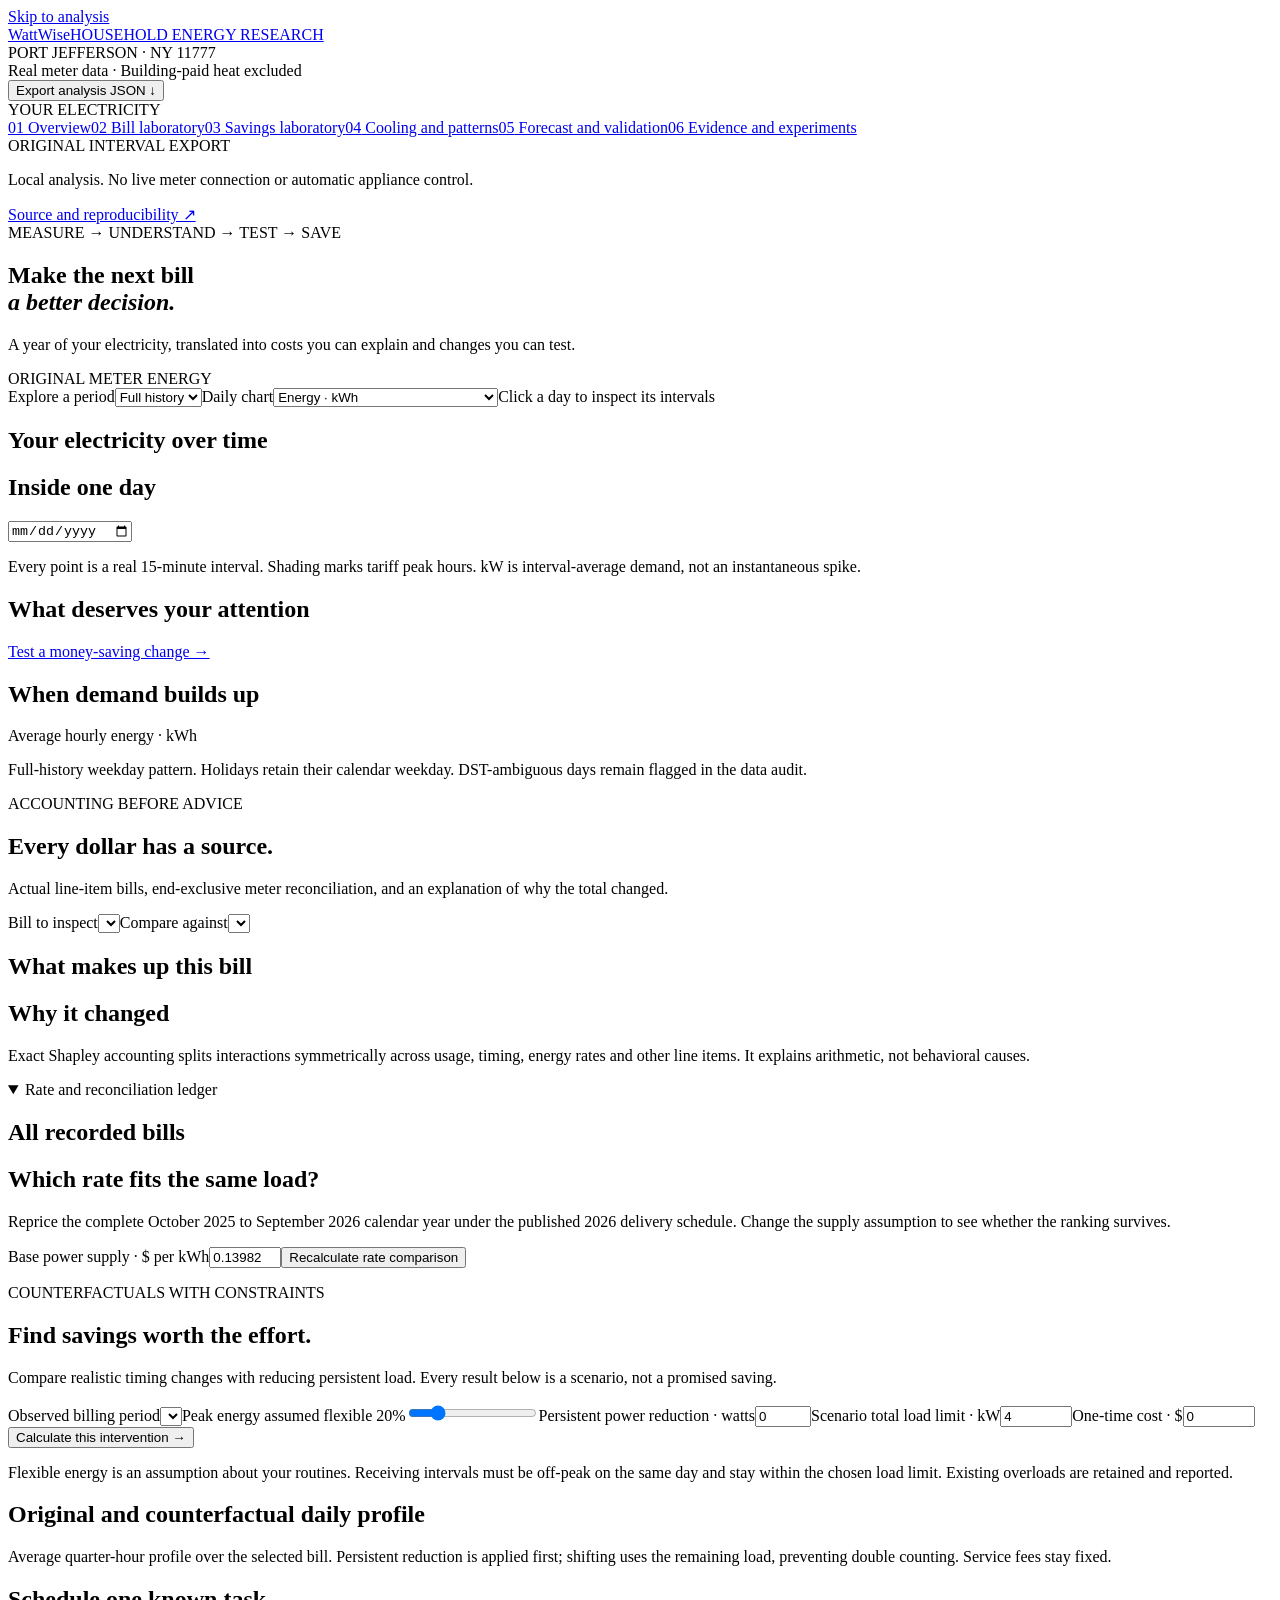
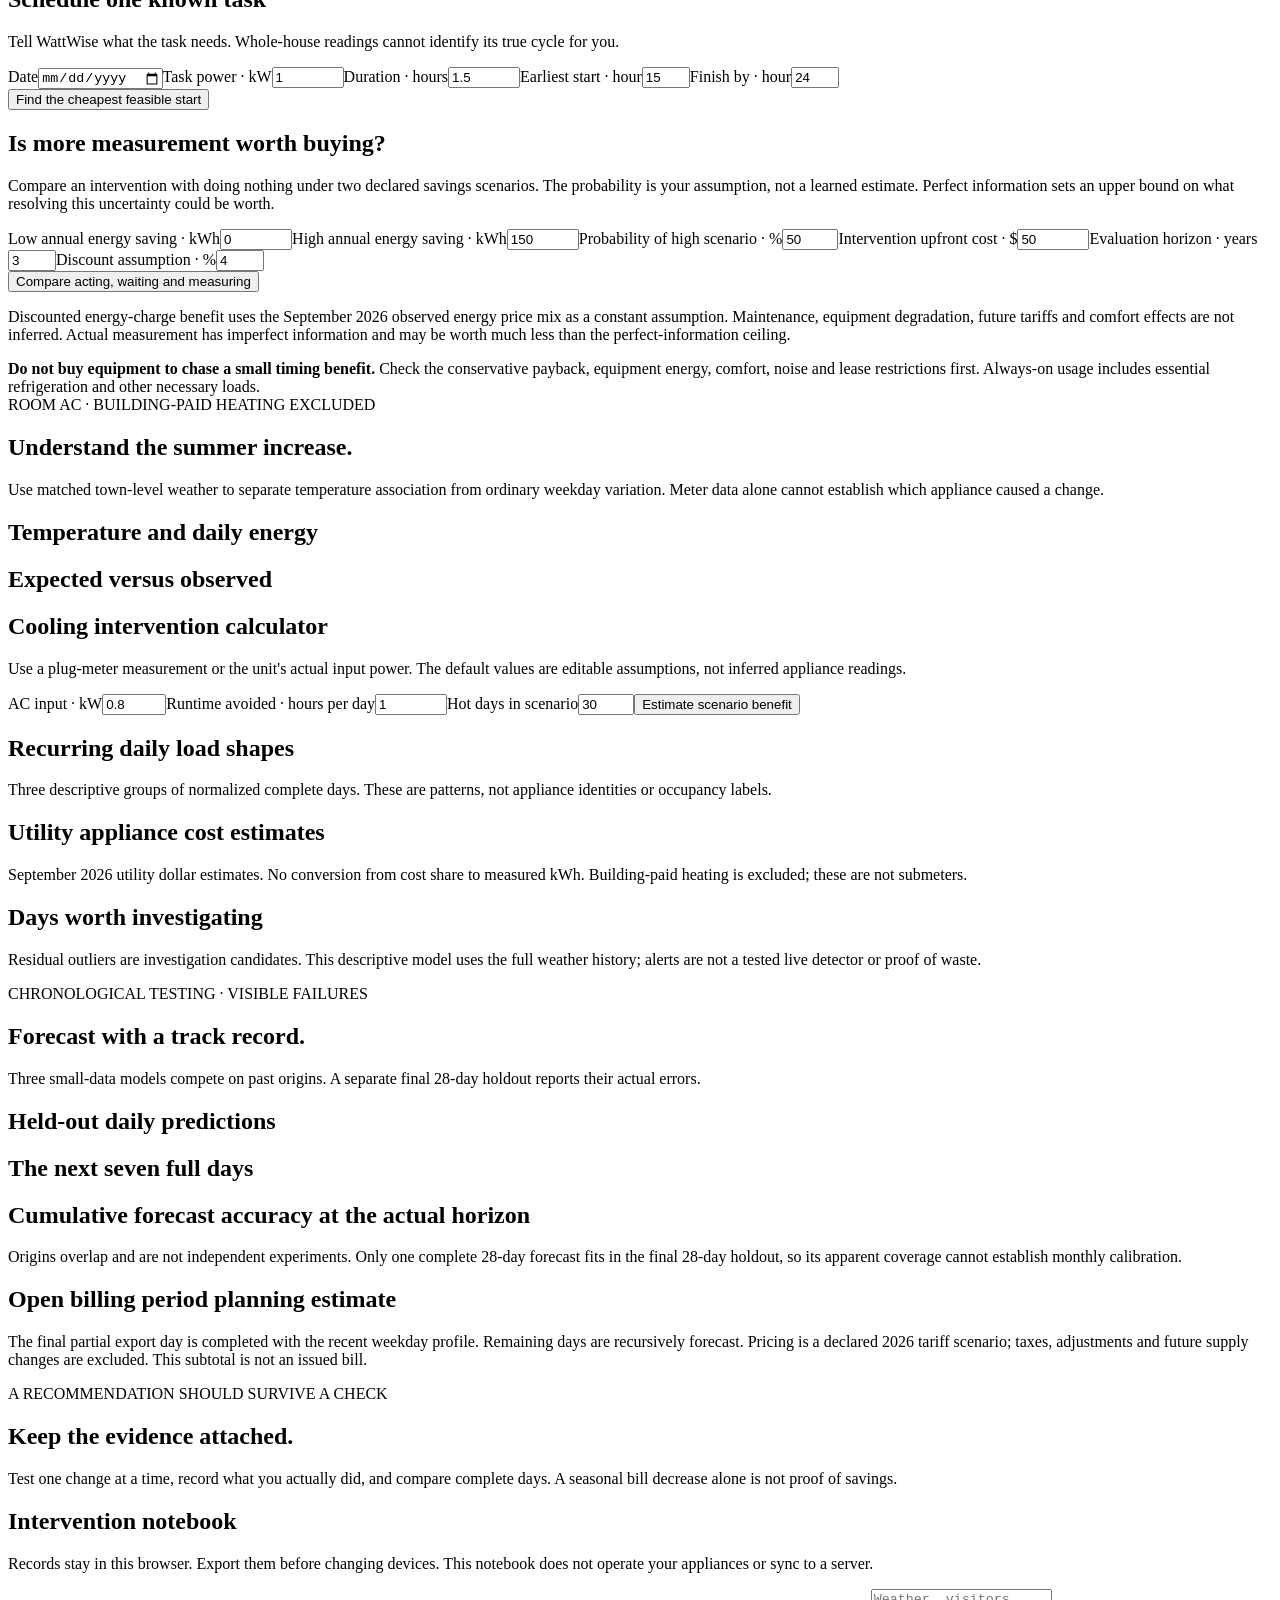
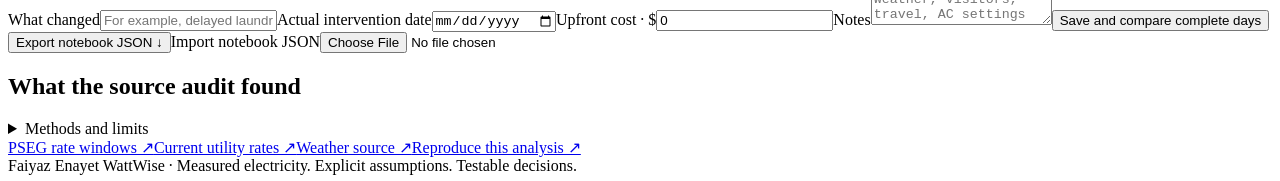
==== dashboard_ui/index.html @ f233433c "Add energy decision workspaces and tested browser arithmetic [skip ci] Stage the source interface fo" ====
<!doctype html>
<html lang="en"><head><meta charset="utf-8"><meta name="viewport" content="width=device-width,initial-scale=1"><meta name="description" content="WattWise household electricity research and savings decisions from real smart-meter readings."><title>WattWise | Energy decisions with evidence</title><style>__FONTS__
__CSS__</style><script>__PLOTLY__</script></head>
<body><a class="skip" href="#main">Skip to analysis</a>
<header><a class="wordmark" href="#overview">WattWise<span>HOUSEHOLD ENERGY RESEARCH</span></a><div class="header-meta">PORT JEFFERSON · NY 11777<br><span>Real meter data · Building-paid heat excluded</span></div><button id="exportReport" class="quiet">Export analysis JSON ↓</button></header>
<div class="shell"><aside><div class="nav-label">YOUR ELECTRICITY</div><nav aria-label="Analysis sections">
<a href="#overview" aria-current="page"><span>01</span> Overview</a><a href="#bills"><span>02</span> Bill laboratory</a><a href="#savings"><span>03</span> Savings laboratory</a><a href="#cooling"><span>04</span> Cooling and patterns</a><a href="#forecast"><span>05</span> Forecast and validation</a><a href="#evidence"><span>06</span> Evidence and experiments</a></nav>
<div class="dataset-note"><span class="status-dot"></span> ORIGINAL INTERVAL EXPORT<div id="datasetDates"></div><p>Local analysis. No live meter connection or automatic appliance control.</p></div><a class="source-link" href="https://github.com/FaiyazEnayet/wattwise">Source and reproducibility ↗</a></aside>
<main id="main"><section id="overview" class="view active" aria-labelledby="overviewTitle">
<div class="eyebrow">MEASURE → UNDERSTAND → TEST → SAVE</div><div class="intro"><div><h1 id="overviewTitle">Make the next bill<br><em>a better decision.</em></h1><p class="lede">A year of your electricity, translated into costs you can explain and changes you can test.</p></div><div class="meter-summary"><span>ORIGINAL METER ENERGY</span><strong id="totalEnergy"></strong><small id="intervalCount"></small></div></div>
<div class="controls"><label>Explore a period<select id="monthSelect"><option value="all">Full history</option></select></label><label>Daily chart<select id="dailyMode"><option value="kwh">Energy · kWh</option><option value="peak_kwh">Peak-window energy · kWh</option><option value="kw_max">Maximum 15-minute demand · kW</option></select></label><span class="hint">Click a day to inspect its intervals</span></div>
<article class="chart-panel"><div class="panel-heading"><h2>Your electricity over time</h2><span id="periodSummary"></span></div><div id="dailyChart" class="chart tall"></div></article>
<div class="two-col"><article class="chart-panel"><div class="panel-heading"><h2 id="dayTitle">Inside one day</h2><input id="daySelect" type="date" aria-label="Choose meter date"></div><div id="intradayChart" class="chart"></div><p class="caption">Every point is a real 15-minute interval. Shading marks tariff peak hours. kW is interval-average demand, not an instantaneous spike.</p></article><article class="decision-list"><h2>What deserves your attention</h2><div id="initialDecisions"></div><a class="button" href="#savings">Test a money-saving change →</a></article></div>
<article class="chart-panel"><div class="panel-heading"><h2>When demand builds up</h2><span>Average hourly energy · kWh</span></div><div id="heatChart" class="chart"></div><p class="caption">Full-history weekday pattern. Holidays retain their calendar weekday. DST-ambiguous days remain flagged in the data audit.</p></article>
</section>
<section id="bills" class="view" aria-labelledby="billTitle"><div class="eyebrow">ACCOUNTING BEFORE ADVICE</div><h1 id="billTitle">Every dollar has a source.</h1><p class="lede">Actual line-item bills, end-exclusive meter reconciliation, and an explanation of why the total changed.</p>
<div class="controls"><label>Bill to inspect<select id="billSelect"></select></label><label>Compare against<select id="compareBill"></select></label></div>
<div class="bill-strip" id="billStrip"></div><div class="two-col"><article class="chart-panel"><h2>What makes up this bill</h2><div id="billChart" class="chart"></div></article><article class="chart-panel"><h2>Why it changed</h2><div id="attributionChart" class="chart"></div><p class="caption">Exact Shapley accounting splits interactions symmetrically across usage, timing, energy rates and other line items. It explains arithmetic, not behavioral causes.</p></article></div>
<details open><summary>Rate and reconciliation ledger</summary><div id="billLedger" class="table-wrap"></div></details>
<article class="chart-panel"><h2>All recorded bills</h2><div id="historyChart" class="chart"></div></article>
<h2 class="section-title">Which rate fits the same load?</h2><p>Reprice the complete October 2025 to September 2026 calendar year under the published 2026 delivery schedule. Change the supply assumption to see whether the ranking survives.</p><div class="controls"><label>Base power supply · $ per kWh<input id="supplyRate" type="number" min="0" max="1" step="0.001" value="0.139822"></label><button id="reprice">Recalculate rate comparison</button></div><div id="tariffSummary" class="notice"></div><div class="two-col"><div id="tariffChart" class="chart chart-panel"></div><div id="regretChart" class="chart chart-panel"></div></div><p class="caption" id="tariffNote"></p>
</section>
<section id="savings" class="view" aria-labelledby="savingTitle"><div class="eyebrow">COUNTERFACTUALS WITH CONSTRAINTS</div><h1 id="savingTitle">Find savings worth the effort.</h1><p class="lede">Compare realistic timing changes with reducing persistent load. Every result below is a scenario, not a promised saving.</p>
<div class="savings-workbench"><form id="savingsForm"><label>Observed billing period<select id="savingBill"></select></label><label>Peak energy assumed flexible <output id="shiftOutput">20%</output><input id="shiftFraction" type="range" min="0" max="100" step="5" value="20"></label><label>Persistent power reduction · watts<input id="reduceWatts" type="number" min="0" max="500" step="5" value="0"></label><label>Scenario total load limit · kW<input id="loadCap" type="number" min="0.25" max="20" step="0.25" value="4"></label><label>One-time cost · $<input id="hardwareCost" type="number" min="0" max="50000" value="0"></label><button type="submit">Calculate this intervention →</button><p class="caption">Flexible energy is an assumption about your routines. Receiving intervals must be off-peak on the same day and stay within the chosen load limit. Existing overloads are retained and reported.</p></form><div><div id="savingResult" aria-live="polite"></div><div id="frontierChart" class="chart"></div><div id="savingWarnings" class="caption"></div></div></div>
<div class="two-col"><article class="chart-panel"><h2>Original and counterfactual daily profile</h2><div id="optimizedChart" class="chart"></div><p class="caption">Average quarter-hour profile over the selected bill. Persistent reduction is applied first; shifting uses the remaining load, preventing double counting. Service fees stay fixed.</p></article><article class="chart-panel"><h2>Schedule one known task</h2><p>Tell WattWise what the task needs. Whole-house readings cannot identify its true cycle for you.</p><div class="compact-form"><label>Date<input id="taskDate" type="date"></label><label>Task power · kW<input id="taskPower" type="number" min="0.05" max="10" step="0.05" value="1"></label><label>Duration · hours<input id="taskDuration" type="number" min="0.25" max="12" step="0.25" value="1.5"></label><label>Earliest start · hour<input id="taskEarliest" type="number" min="0" max="23" value="15"></label><label>Finish by · hour<input id="taskDeadline" type="number" min="1" max="24" value="24"></label></div><button id="scheduleTask">Find the cheapest feasible start</button><div id="taskResult" aria-live="polite" class="notice"></div></article></div>
<article class="chart-panel"><h2>Is more measurement worth buying?</h2><p>Compare an intervention with doing nothing under two declared savings scenarios. The probability is your assumption, not a learned estimate. Perfect information sets an upper bound on what resolving this uncertainty could be worth.</p><div class="compact-form"><label>Low annual energy saving · kWh<input id="voiLow" type="number" min="0" max="10000" value="0"></label><label>High annual energy saving · kWh<input id="voiHigh" type="number" min="0" max="10000" value="150"></label><label>Probability of high scenario · %<input id="voiProbability" type="number" min="0" max="100" value="50"></label><label>Intervention upfront cost · $<input id="voiCost" type="number" min="0" max="50000" value="50"></label><label>Evaluation horizon · years<input id="voiYears" type="number" min="1" max="20" value="3"></label><label>Discount assumption · %<input id="voiDiscount" type="number" min="0" max="30" value="4"></label></div><button id="voiCalculate">Compare acting, waiting and measuring</button><div id="voiResult" class="notice" aria-live="polite"></div><div id="voiChart" class="chart"></div><p class="caption">Discounted energy-charge benefit uses the September 2026 observed energy price mix as a constant assumption. Maintenance, equipment degradation, future tariffs and comfort effects are not inferred. Actual measurement has imperfect information and may be worth much less than the perfect-information ceiling.</p></article>
<div class="notice"><strong>Do not buy equipment to chase a small timing benefit.</strong> Check the conservative payback, equipment energy, comfort, noise and lease restrictions first. Always-on usage includes essential refrigeration and other necessary loads.</div>
</section>
<section id="cooling" class="view" aria-labelledby="coolingTitle"><div class="eyebrow">ROOM AC · BUILDING-PAID HEATING EXCLUDED</div><h1 id="coolingTitle">Understand the summer increase.</h1><p class="lede">Use matched town-level weather to separate temperature association from ordinary weekday variation. Meter data alone cannot establish which appliance caused a change.</p><div id="weatherReadout"></div><div class="two-col"><article class="chart-panel"><h2>Temperature and daily energy</h2><div id="weatherChart" class="chart"></div></article><article class="chart-panel"><h2>Expected versus observed</h2><div id="weatherResidualChart" class="chart"></div></article></div>
<h2 class="section-title">Cooling intervention calculator</h2><p>Use a plug-meter measurement or the unit's actual input power. The default values are editable assumptions, not inferred appliance readings.</p><div class="controls"><label>AC input · kW<input id="acPower" type="number" value="0.8" min="0.05" max="5" step="0.05"></label><label>Runtime avoided · hours per day<input id="acHours" type="number" value="1" min="0" max="12" step="0.25"></label><label>Hot days in scenario<input id="acDays" type="number" value="30" min="1" max="180"></label><button id="acCalculate">Estimate scenario benefit</button></div><div id="acResult" class="notice" aria-live="polite"></div>
<div class="two-col"><article class="chart-panel"><h2>Recurring daily load shapes</h2><div id="clusterChart" class="chart"></div><p class="caption">Three descriptive groups of normalized complete days. These are patterns, not appliance identities or occupancy labels.</p></article><article class="chart-panel"><h2>Utility appliance cost estimates</h2><div id="applianceChart" class="chart"></div><p class="caption">September 2026 utility dollar estimates. No conversion from cost share to measured kWh. Building-paid heating is excluded; these are not submeters.</p></article></div><h2 class="section-title">Days worth investigating</h2><div id="anomalyList" class="table-wrap"></div><p class="caption">Residual outliers are investigation candidates. This descriptive model uses the full weather history; alerts are not a tested live detector or proof of waste.</p>
</section>
<section id="forecast" class="view" aria-labelledby="forecastTitle"><div class="eyebrow">CHRONOLOGICAL TESTING · VISIBLE FAILURES</div><h1 id="forecastTitle">Forecast with a track record.</h1><p class="lede">Three small-data models compete on past origins. A separate final 28-day holdout reports their actual errors.</p><div id="forecastReadout"></div><div class="two-col"><article class="chart-panel"><h2>Held-out daily predictions</h2><div id="backtestChart" class="chart"></div></article><article class="chart-panel"><h2>The next seven full days</h2><div id="forecastChart" class="chart"></div></article></div><div id="forecastModels" class="table-wrap"></div><h2 class="section-title">Cumulative forecast accuracy at the actual horizon</h2><div id="horizonModels" class="table-wrap"></div><p class="caption">Origins overlap and are not independent experiments. Only one complete 28-day forecast fits in the final 28-day holdout, so its apparent coverage cannot establish monthly calibration.</p><p class="caption" id="forecastNote"></p><h2 class="section-title">Open billing period planning estimate</h2><div id="openBill" class="notice"></div><p class="caption">The final partial export day is completed with the recent weekday profile. Remaining days are recursively forecast. Pricing is a declared 2026 tariff scenario; taxes, adjustments and future supply changes are excluded. This subtotal is not an issued bill.</p>
</section>
<section id="evidence" class="view" aria-labelledby="evidenceTitle"><div class="eyebrow">A RECOMMENDATION SHOULD SURVIVE A CHECK</div><h1 id="evidenceTitle">Keep the evidence attached.</h1><p class="lede">Test one change at a time, record what you actually did, and compare complete days. A seasonal bill decrease alone is not proof of savings.</p>
<article class="experiment"><h2>Intervention notebook</h2><p>Records stay in this browser. Export them before changing devices. This notebook does not operate your appliances or sync to a server.</p><form id="experimentForm" class="compact-form"><label>What changed<input id="experimentName" required maxlength="160" placeholder="For example, delayed laundry after 7 PM"></label><label>Actual intervention date<input id="experimentDate" type="date" required></label><label>Upfront cost · $<input id="experimentCost" type="number" min="0" value="0"></label><label>Notes<textarea id="experimentNotes" maxlength="1500" placeholder="Weather, visitors, travel, AC settings or other changes"></textarea></label><button type="submit">Save and compare complete days</button></form><div id="experimentResult" aria-live="polite"></div><div id="experimentLog"></div><button id="exportExperiments" class="quiet">Export notebook JSON ↓</button><label class="file-label">Import notebook JSON<input id="importExperiments" type="file" accept="application/json,.json"></label></article>
<h2 class="section-title">What the source audit found</h2><div id="qualityReadout"></div><div id="qualityTable" class="table-wrap"></div><details><summary>Methods and limits</summary><div id="methods"></div></details><div class="source-grid"><a href="https://www.psegliny.com/TimeOfDay">PSEG rate windows ↗</a><a href="https://www.psegliny.com/aboutpseglongisland/ratesandtariffs/rateinformation">Current utility rates ↗</a><a href="https://open-meteo.com/en/docs/historical-weather-api">Weather source ↗</a><a href="https://github.com/FaiyazEnayet/wattwise/blob/main/docs/methodology.md">Reproduce this analysis ↗</a></div>
</section><footer>Faiyaz Enayet <span>WattWise · Measured electricity. Explicit assumptions. Testable decisions.</span></footer></main></div>
<script id="analysisData" type="application/json">__DATA__</script><script>__JS__</script></body></html>
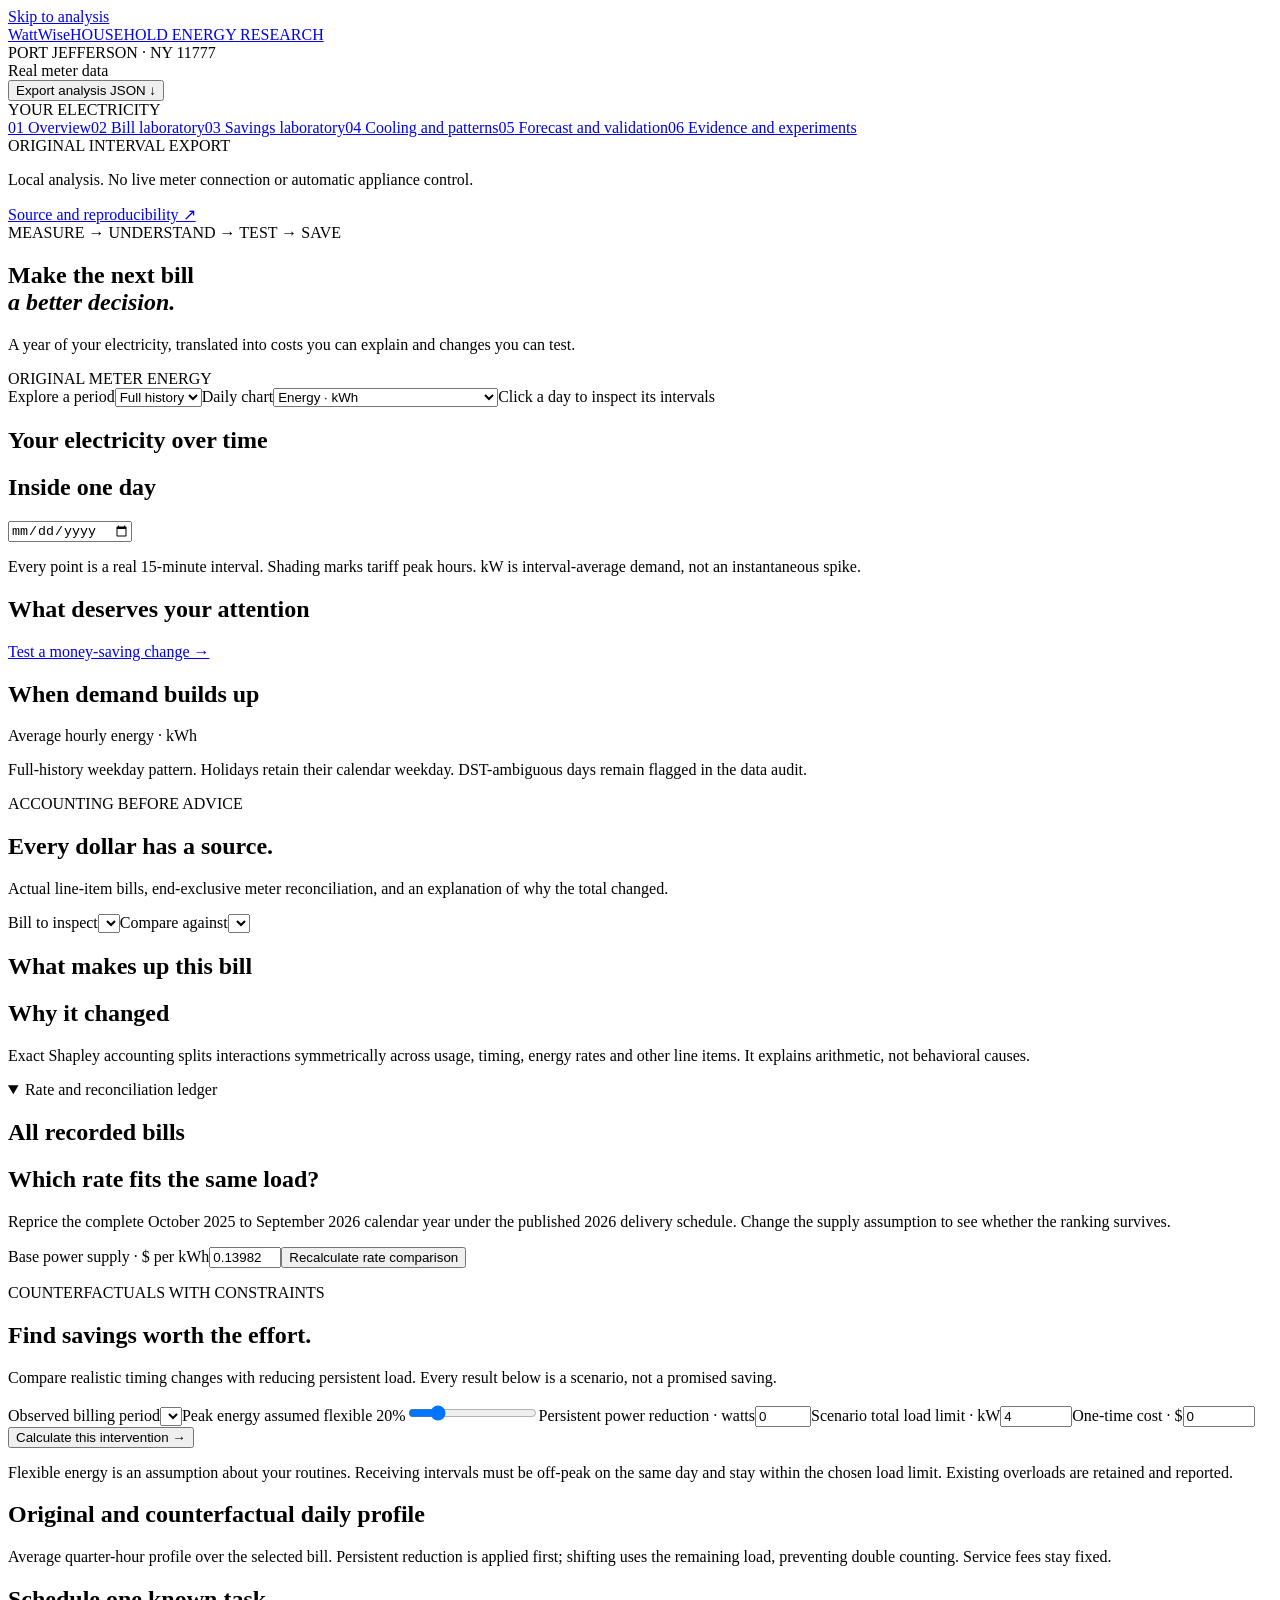
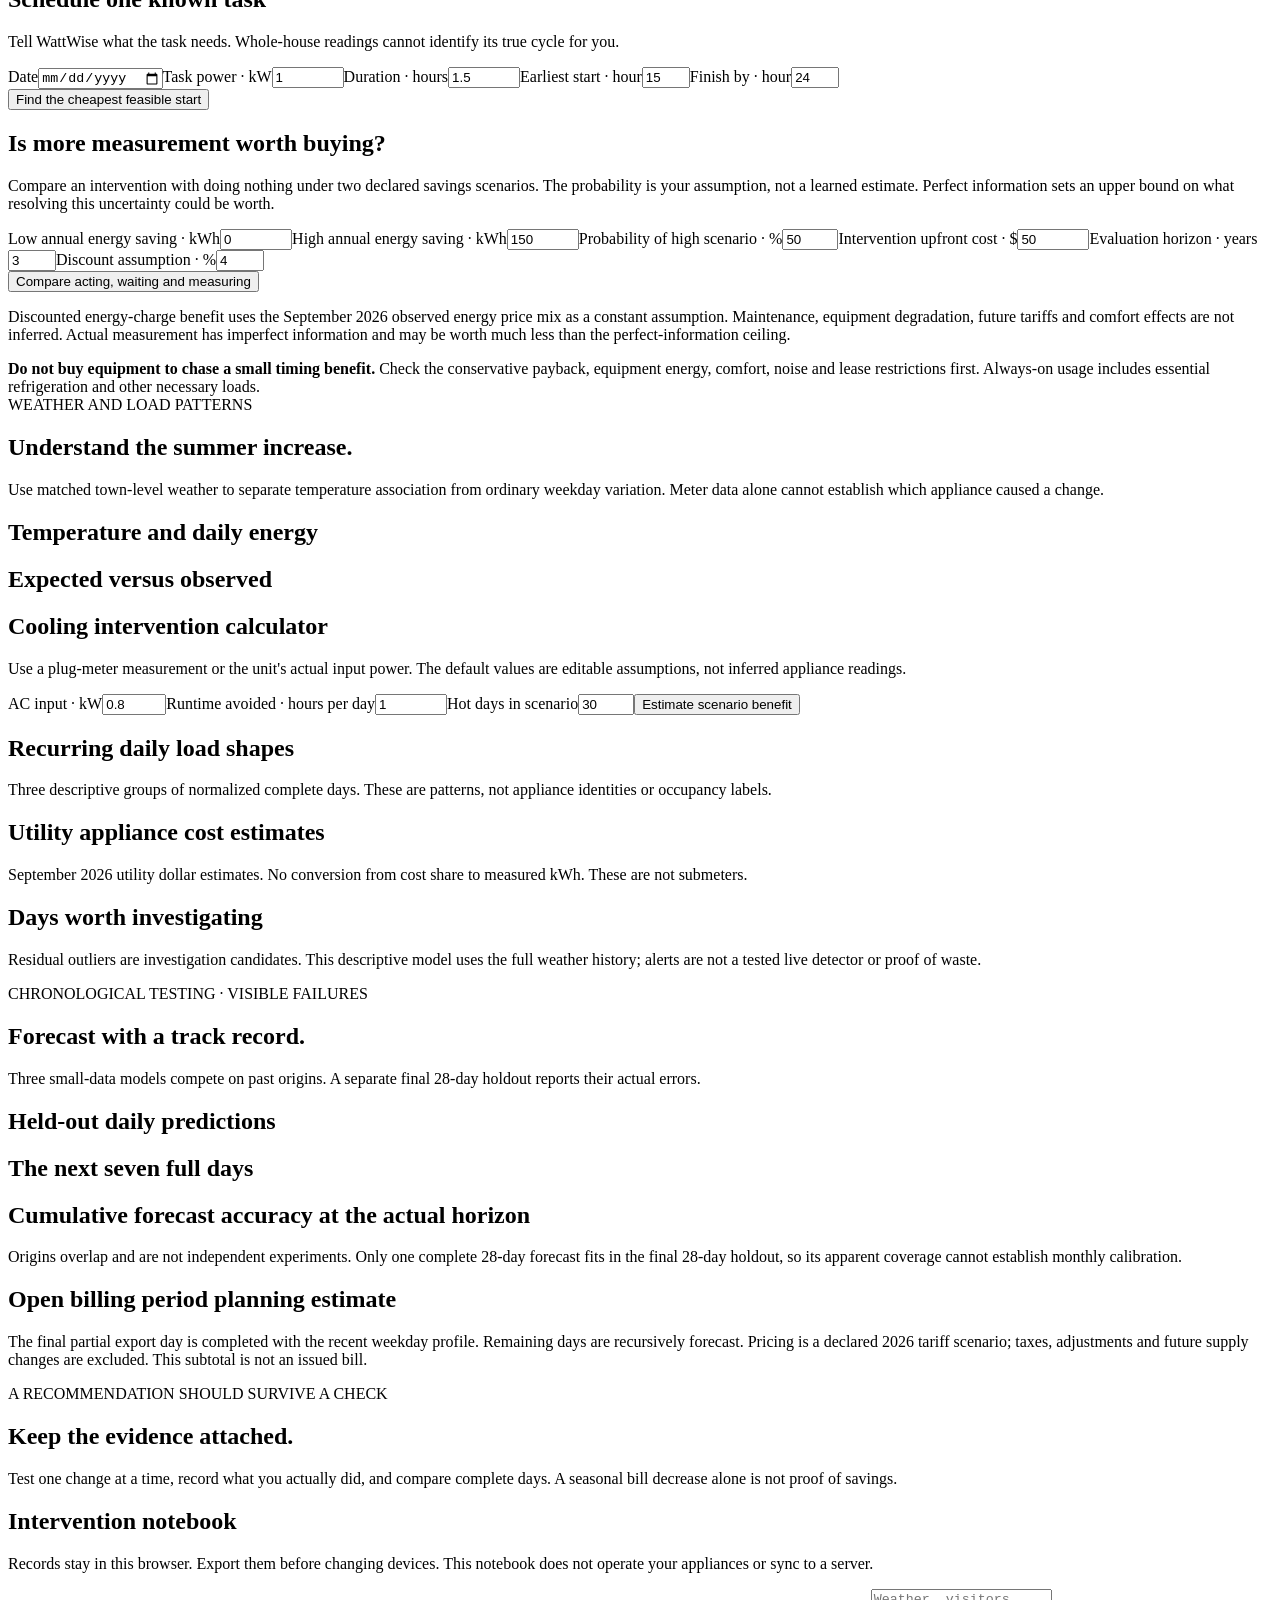
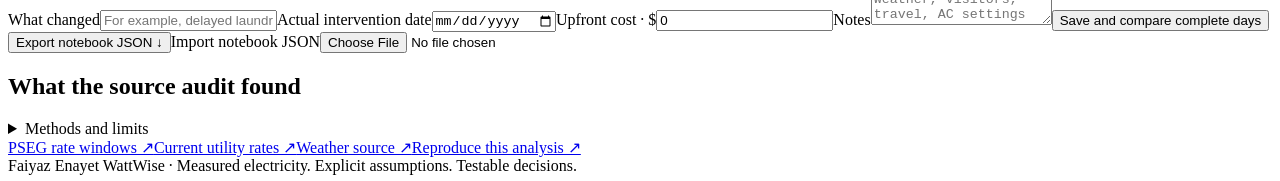
==== commit 703c77aa: "Simplify household labels in the dashboard" ====
--- a/dashboard_ui/index.html
+++ b/dashboard_ui/index.html
@@ -2,7 +2,7 @@
 <html lang="en"><head><meta charset="utf-8"><meta name="viewport" content="width=device-width,initial-scale=1"><meta name="description" content="WattWise household electricity research and savings decisions from real smart-meter readings."><title>WattWise | Energy decisions with evidence</title><style>__FONTS__
 __CSS__</style><script>__PLOTLY__</script></head>
 <body><a class="skip" href="#main">Skip to analysis</a>
-<header><a class="wordmark" href="#overview">WattWise<span>HOUSEHOLD ENERGY RESEARCH</span></a><div class="header-meta">PORT JEFFERSON · NY 11777<br><span>Real meter data · Building-paid heat excluded</span></div><button id="exportReport" class="quiet">Export analysis JSON ↓</button></header>
+<header><a class="wordmark" href="#overview">WattWise<span>HOUSEHOLD ENERGY RESEARCH</span></a><div class="header-meta">PORT JEFFERSON · NY 11777<br><span>Real meter data</span></div><button id="exportReport" class="quiet">Export analysis JSON ↓</button></header>
 <div class="shell"><aside><div class="nav-label">YOUR ELECTRICITY</div><nav aria-label="Analysis sections">
 <a href="#overview" aria-current="page"><span>01</span> Overview</a><a href="#bills"><span>02</span> Bill laboratory</a><a href="#savings"><span>03</span> Savings laboratory</a><a href="#cooling"><span>04</span> Cooling and patterns</a><a href="#forecast"><span>05</span> Forecast and validation</a><a href="#evidence"><span>06</span> Evidence and experiments</a></nav>
 <div class="dataset-note"><span class="status-dot"></span> ORIGINAL INTERVAL EXPORT<div id="datasetDates"></div><p>Local analysis. No live meter connection or automatic appliance control.</p></div><a class="source-link" href="https://github.com/FaiyazEnayet/wattwise">Source and reproducibility ↗</a></aside>
@@ -26,9 +26,9 @@
 <article class="chart-panel"><h2>Is more measurement worth buying?</h2><p>Compare an intervention with doing nothing under two declared savings scenarios. The probability is your assumption, not a learned estimate. Perfect information sets an upper bound on what resolving this uncertainty could be worth.</p><div class="compact-form"><label>Low annual energy saving · kWh<input id="voiLow" type="number" min="0" max="10000" value="0"></label><label>High annual energy saving · kWh<input id="voiHigh" type="number" min="0" max="10000" value="150"></label><label>Probability of high scenario · %<input id="voiProbability" type="number" min="0" max="100" value="50"></label><label>Intervention upfront cost · $<input id="voiCost" type="number" min="0" max="50000" value="50"></label><label>Evaluation horizon · years<input id="voiYears" type="number" min="1" max="20" value="3"></label><label>Discount assumption · %<input id="voiDiscount" type="number" min="0" max="30" value="4"></label></div><button id="voiCalculate">Compare acting, waiting and measuring</button><div id="voiResult" class="notice" aria-live="polite"></div><div id="voiChart" class="chart"></div><p class="caption">Discounted energy-charge benefit uses the September 2026 observed energy price mix as a constant assumption. Maintenance, equipment degradation, future tariffs and comfort effects are not inferred. Actual measurement has imperfect information and may be worth much less than the perfect-information ceiling.</p></article>
 <div class="notice"><strong>Do not buy equipment to chase a small timing benefit.</strong> Check the conservative payback, equipment energy, comfort, noise and lease restrictions first. Always-on usage includes essential refrigeration and other necessary loads.</div>
 </section>
-<section id="cooling" class="view" aria-labelledby="coolingTitle"><div class="eyebrow">ROOM AC · BUILDING-PAID HEATING EXCLUDED</div><h1 id="coolingTitle">Understand the summer increase.</h1><p class="lede">Use matched town-level weather to separate temperature association from ordinary weekday variation. Meter data alone cannot establish which appliance caused a change.</p><div id="weatherReadout"></div><div class="two-col"><article class="chart-panel"><h2>Temperature and daily energy</h2><div id="weatherChart" class="chart"></div></article><article class="chart-panel"><h2>Expected versus observed</h2><div id="weatherResidualChart" class="chart"></div></article></div>
+<section id="cooling" class="view" aria-labelledby="coolingTitle"><div class="eyebrow">WEATHER AND LOAD PATTERNS</div><h1 id="coolingTitle">Understand the summer increase.</h1><p class="lede">Use matched town-level weather to separate temperature association from ordinary weekday variation. Meter data alone cannot establish which appliance caused a change.</p><div id="weatherReadout"></div><div class="two-col"><article class="chart-panel"><h2>Temperature and daily energy</h2><div id="weatherChart" class="chart"></div></article><article class="chart-panel"><h2>Expected versus observed</h2><div id="weatherResidualChart" class="chart"></div></article></div>
 <h2 class="section-title">Cooling intervention calculator</h2><p>Use a plug-meter measurement or the unit's actual input power. The default values are editable assumptions, not inferred appliance readings.</p><div class="controls"><label>AC input · kW<input id="acPower" type="number" value="0.8" min="0.05" max="5" step="0.05"></label><label>Runtime avoided · hours per day<input id="acHours" type="number" value="1" min="0" max="12" step="0.25"></label><label>Hot days in scenario<input id="acDays" type="number" value="30" min="1" max="180"></label><button id="acCalculate">Estimate scenario benefit</button></div><div id="acResult" class="notice" aria-live="polite"></div>
-<div class="two-col"><article class="chart-panel"><h2>Recurring daily load shapes</h2><div id="clusterChart" class="chart"></div><p class="caption">Three descriptive groups of normalized complete days. These are patterns, not appliance identities or occupancy labels.</p></article><article class="chart-panel"><h2>Utility appliance cost estimates</h2><div id="applianceChart" class="chart"></div><p class="caption">September 2026 utility dollar estimates. No conversion from cost share to measured kWh. Building-paid heating is excluded; these are not submeters.</p></article></div><h2 class="section-title">Days worth investigating</h2><div id="anomalyList" class="table-wrap"></div><p class="caption">Residual outliers are investigation candidates. This descriptive model uses the full weather history; alerts are not a tested live detector or proof of waste.</p>
+<div class="two-col"><article class="chart-panel"><h2>Recurring daily load shapes</h2><div id="clusterChart" class="chart"></div><p class="caption">Three descriptive groups of normalized complete days. These are patterns, not appliance identities or occupancy labels.</p></article><article class="chart-panel"><h2>Utility appliance cost estimates</h2><div id="applianceChart" class="chart"></div><p class="caption">September 2026 utility dollar estimates. No conversion from cost share to measured kWh. These are not submeters.</p></article></div><h2 class="section-title">Days worth investigating</h2><div id="anomalyList" class="table-wrap"></div><p class="caption">Residual outliers are investigation candidates. This descriptive model uses the full weather history; alerts are not a tested live detector or proof of waste.</p>
 </section>
 <section id="forecast" class="view" aria-labelledby="forecastTitle"><div class="eyebrow">CHRONOLOGICAL TESTING · VISIBLE FAILURES</div><h1 id="forecastTitle">Forecast with a track record.</h1><p class="lede">Three small-data models compete on past origins. A separate final 28-day holdout reports their actual errors.</p><div id="forecastReadout"></div><div class="two-col"><article class="chart-panel"><h2>Held-out daily predictions</h2><div id="backtestChart" class="chart"></div></article><article class="chart-panel"><h2>The next seven full days</h2><div id="forecastChart" class="chart"></div></article></div><div id="forecastModels" class="table-wrap"></div><h2 class="section-title">Cumulative forecast accuracy at the actual horizon</h2><div id="horizonModels" class="table-wrap"></div><p class="caption">Origins overlap and are not independent experiments. Only one complete 28-day forecast fits in the final 28-day holdout, so its apparent coverage cannot establish monthly calibration.</p><p class="caption" id="forecastNote"></p><h2 class="section-title">Open billing period planning estimate</h2><div id="openBill" class="notice"></div><p class="caption">The final partial export day is completed with the recent weekday profile. Remaining days are recursively forecast. Pricing is a declared 2026 tariff scenario; taxes, adjustments and future supply changes are excluded. This subtotal is not an issued bill.</p>
 </section>
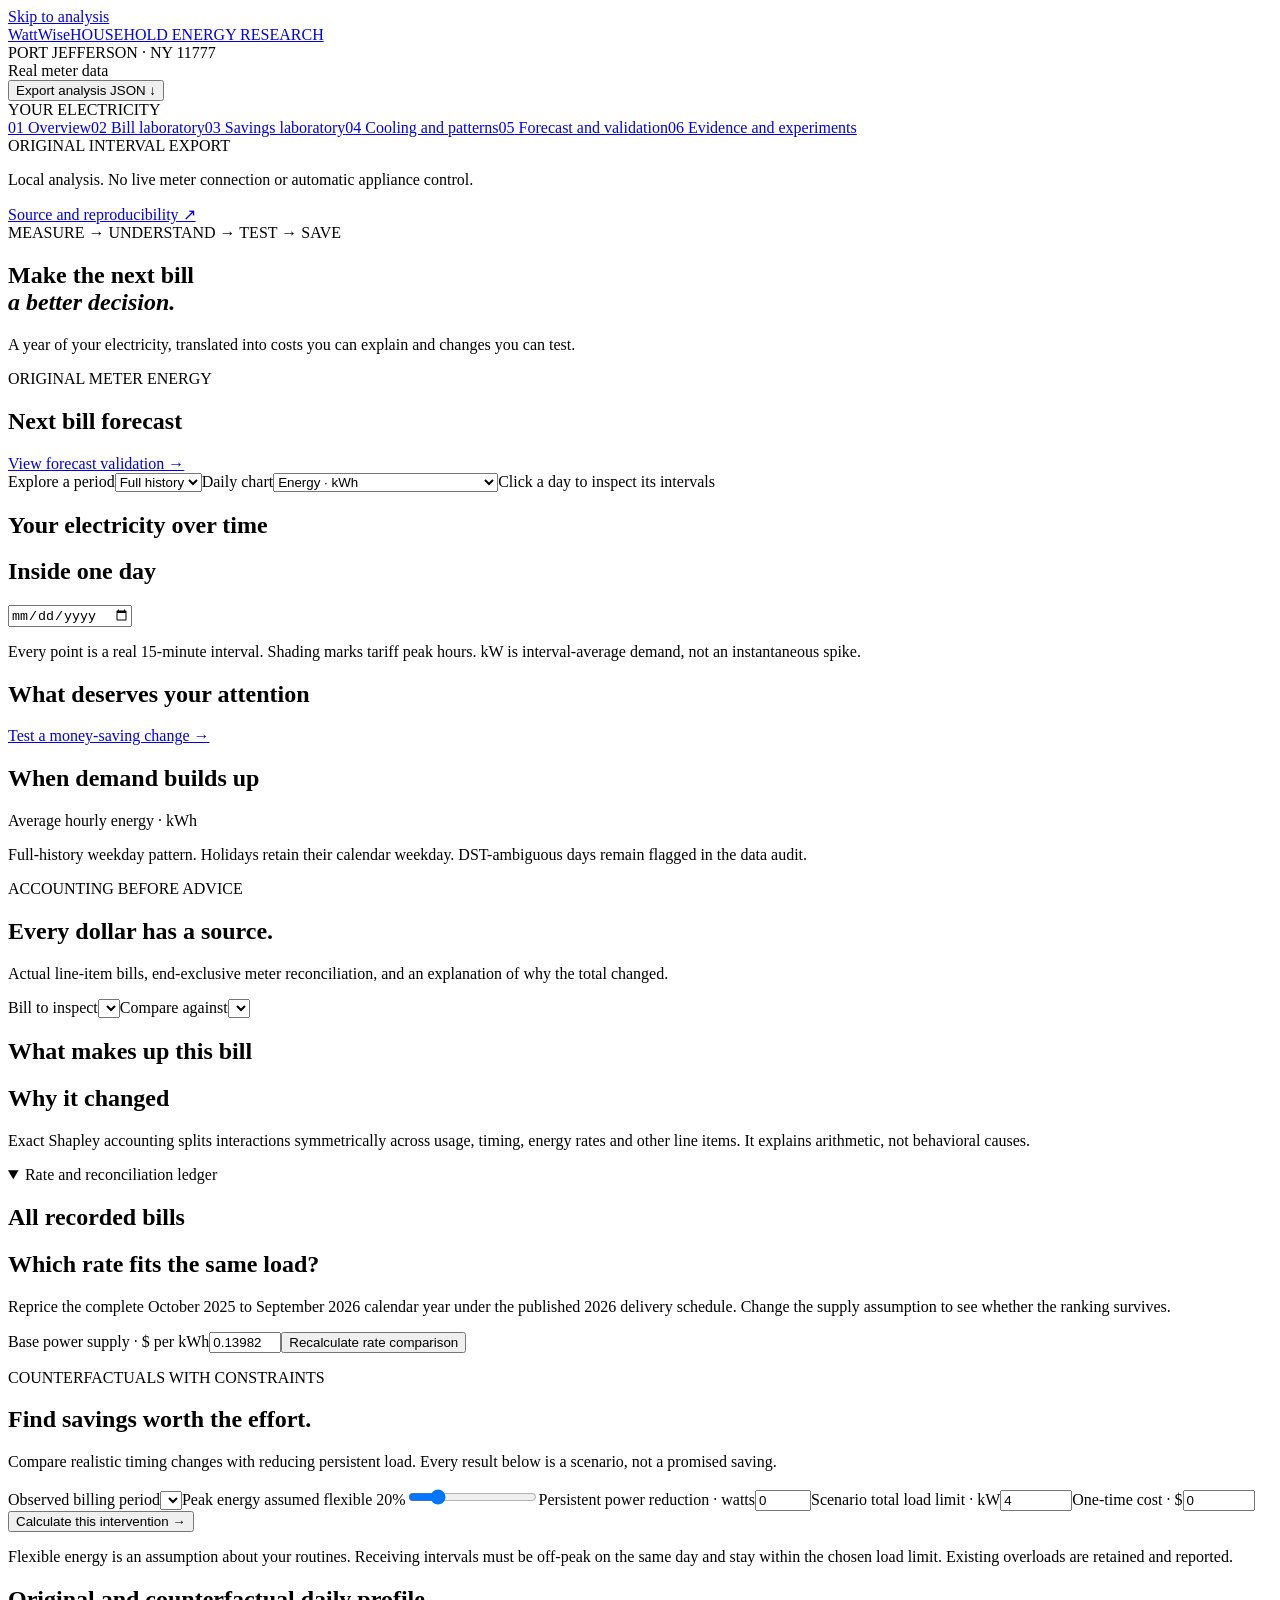
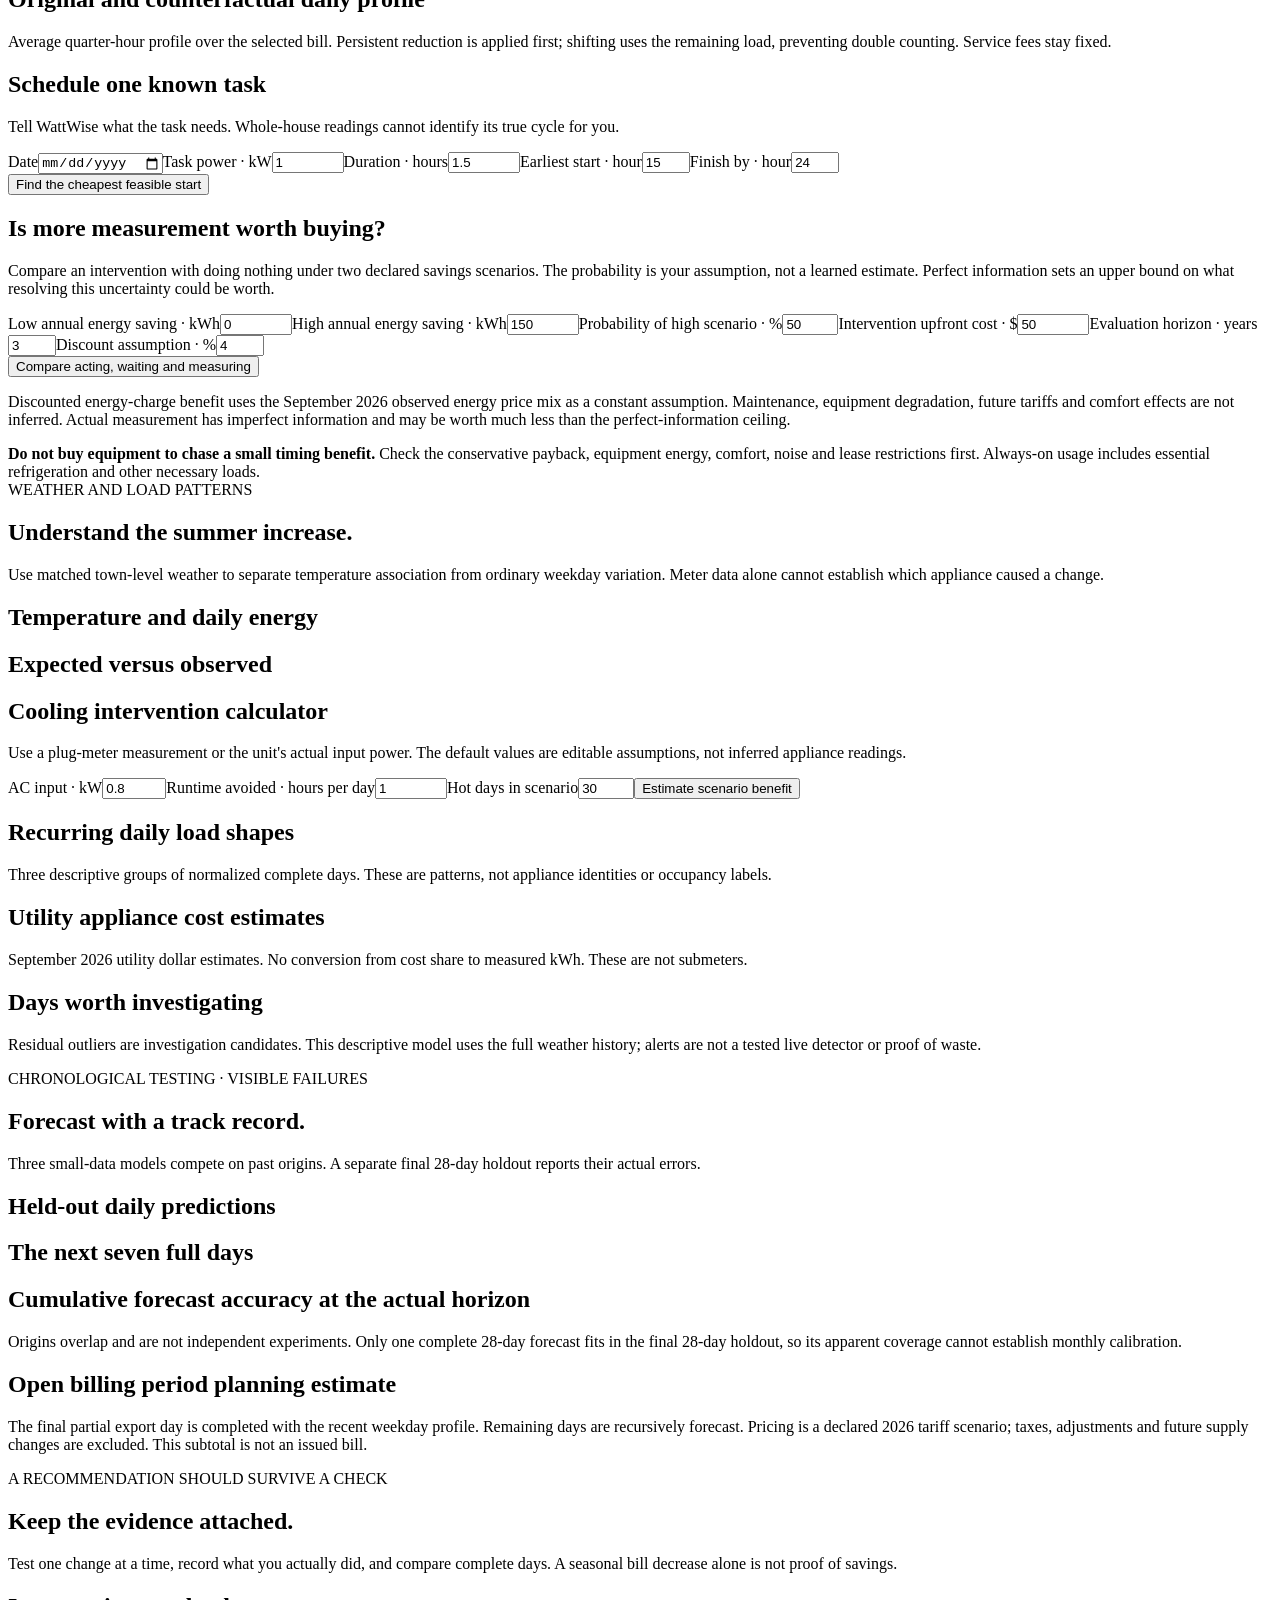
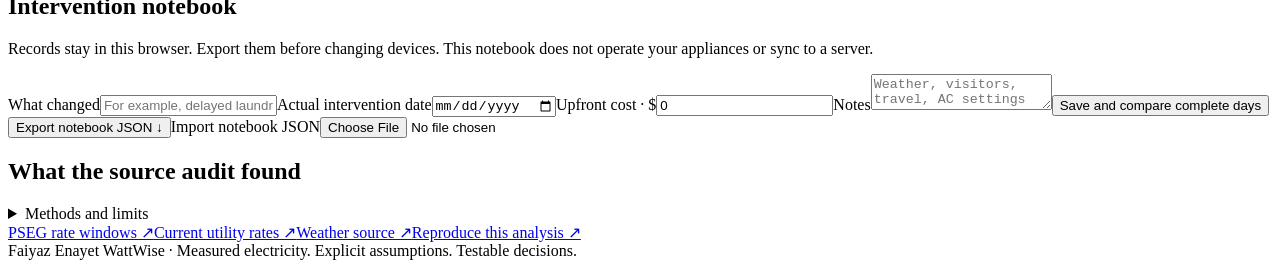
==== commit 76a92bcd: "Show the next bill forecast on Overview from stored report values" ====
--- a/dashboard_ui/index.html
+++ b/dashboard_ui/index.html
@@ -8,6 +8,7 @@
 <div class="dataset-note"><span class="status-dot"></span> ORIGINAL INTERVAL EXPORT<div id="datasetDates"></div><p>Local analysis. No live meter connection or automatic appliance control.</p></div><a class="source-link" href="https://github.com/FaiyazEnayet/wattwise">Source and reproducibility ↗</a></aside>
 <main id="main"><section id="overview" class="view active" aria-labelledby="overviewTitle">
 <div class="eyebrow">MEASURE → UNDERSTAND → TEST → SAVE</div><div class="intro"><div><h1 id="overviewTitle">Make the next bill<br><em>a better decision.</em></h1><p class="lede">A year of your electricity, translated into costs you can explain and changes you can test.</p></div><div class="meter-summary"><span>ORIGINAL METER ENERGY</span><strong id="totalEnergy"></strong><small id="intervalCount"></small></div></div>
+<article class="chart-panel" aria-labelledby="overviewForecastTitle"><div class="panel-heading"><h2 id="overviewForecastTitle">Next bill forecast</h2><a href="#forecast">View forecast validation →</a></div><div id="overviewBillForecast" aria-live="polite"></div></article>
 <div class="controls"><label>Explore a period<select id="monthSelect"><option value="all">Full history</option></select></label><label>Daily chart<select id="dailyMode"><option value="kwh">Energy · kWh</option><option value="peak_kwh">Peak-window energy · kWh</option><option value="kw_max">Maximum 15-minute demand · kW</option></select></label><span class="hint">Click a day to inspect its intervals</span></div>
 <article class="chart-panel"><div class="panel-heading"><h2>Your electricity over time</h2><span id="periodSummary"></span></div><div id="dailyChart" class="chart tall"></div></article>
 <div class="two-col"><article class="chart-panel"><div class="panel-heading"><h2 id="dayTitle">Inside one day</h2><input id="daySelect" type="date" aria-label="Choose meter date"></div><div id="intradayChart" class="chart"></div><p class="caption">Every point is a real 15-minute interval. Shading marks tariff peak hours. kW is interval-average demand, not an instantaneous spike.</p></article><article class="decision-list"><h2>What deserves your attention</h2><div id="initialDecisions"></div><a class="button" href="#savings">Test a money-saving change →</a></article></div>
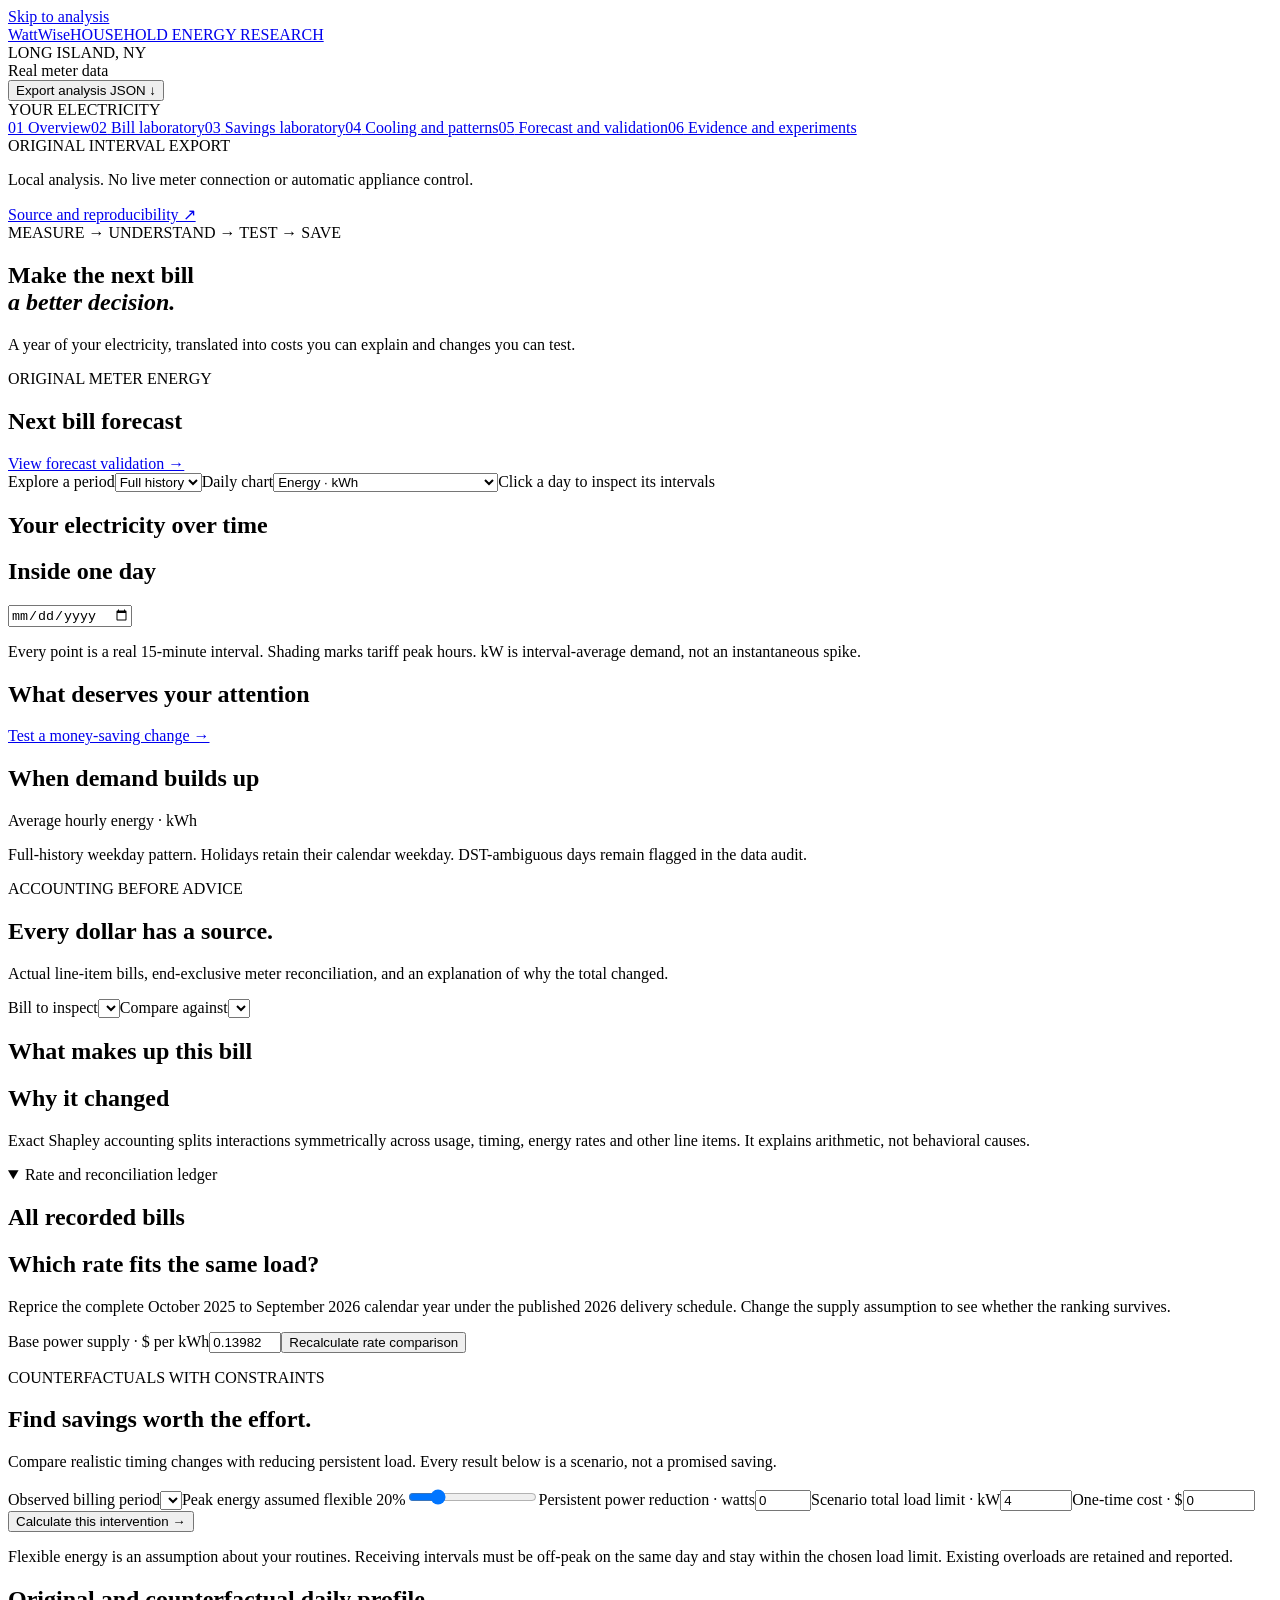
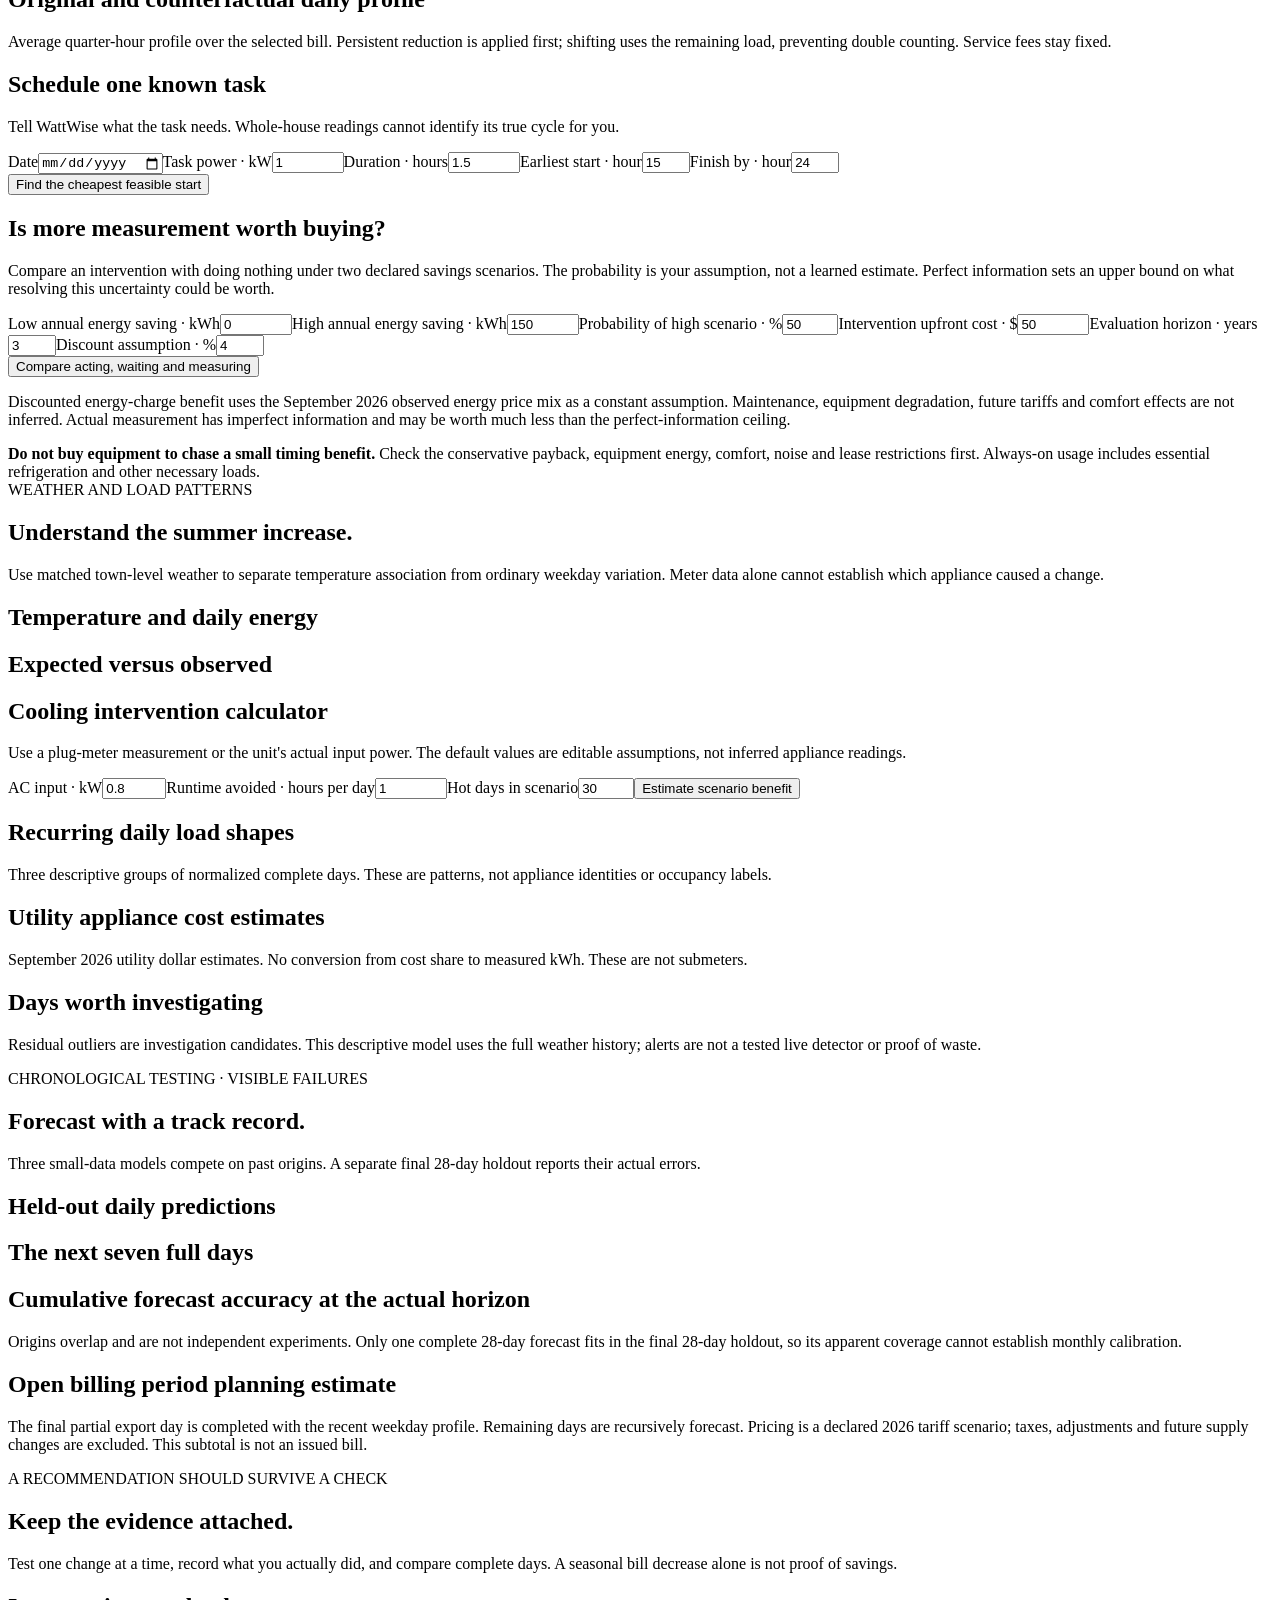
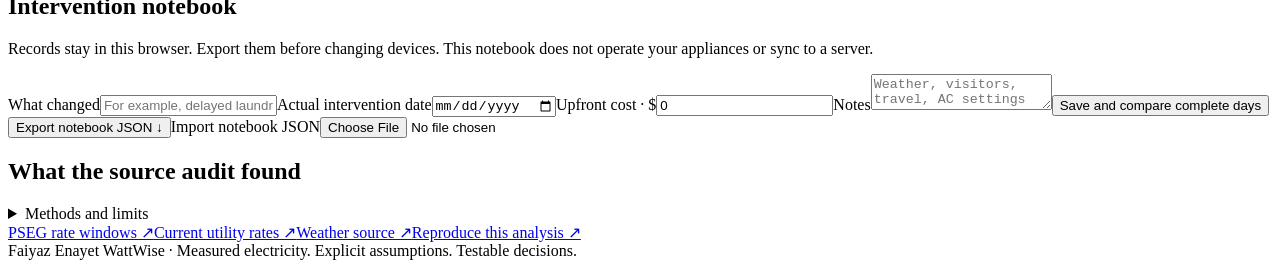
==== commit 1f796adc: "P0 privacy closure: dashboard header and demo seeds carry no locality" ====
--- a/dashboard_ui/index.html
+++ b/dashboard_ui/index.html
@@ -2,7 +2,7 @@
 <html lang="en"><head><meta charset="utf-8"><meta name="viewport" content="width=device-width,initial-scale=1"><meta name="description" content="WattWise household electricity research and savings decisions from real smart-meter readings."><title>WattWise | Energy decisions with evidence</title><style>__FONTS__
 __CSS__</style><script>__PLOTLY__</script></head>
 <body><a class="skip" href="#main">Skip to analysis</a>
-<header><a class="wordmark" href="#overview">WattWise<span>HOUSEHOLD ENERGY RESEARCH</span></a><div class="header-meta">PORT JEFFERSON · NY 11777<br><span>Real meter data</span></div><button id="exportReport" class="quiet">Export analysis JSON ↓</button></header>
+<header><a class="wordmark" href="#overview">WattWise<span>HOUSEHOLD ENERGY RESEARCH</span></a><div class="header-meta">LONG ISLAND, NY<br><span>Real meter data</span></div><button id="exportReport" class="quiet">Export analysis JSON ↓</button></header>
 <div class="shell"><aside><div class="nav-label">YOUR ELECTRICITY</div><nav aria-label="Analysis sections">
 <a href="#overview" aria-current="page"><span>01</span> Overview</a><a href="#bills"><span>02</span> Bill laboratory</a><a href="#savings"><span>03</span> Savings laboratory</a><a href="#cooling"><span>04</span> Cooling and patterns</a><a href="#forecast"><span>05</span> Forecast and validation</a><a href="#evidence"><span>06</span> Evidence and experiments</a></nav>
 <div class="dataset-note"><span class="status-dot"></span> ORIGINAL INTERVAL EXPORT<div id="datasetDates"></div><p>Local analysis. No live meter connection or automatic appliance control.</p></div><a class="source-link" href="https://github.com/FaiyazEnayet/wattwise">Source and reproducibility ↗</a></aside>
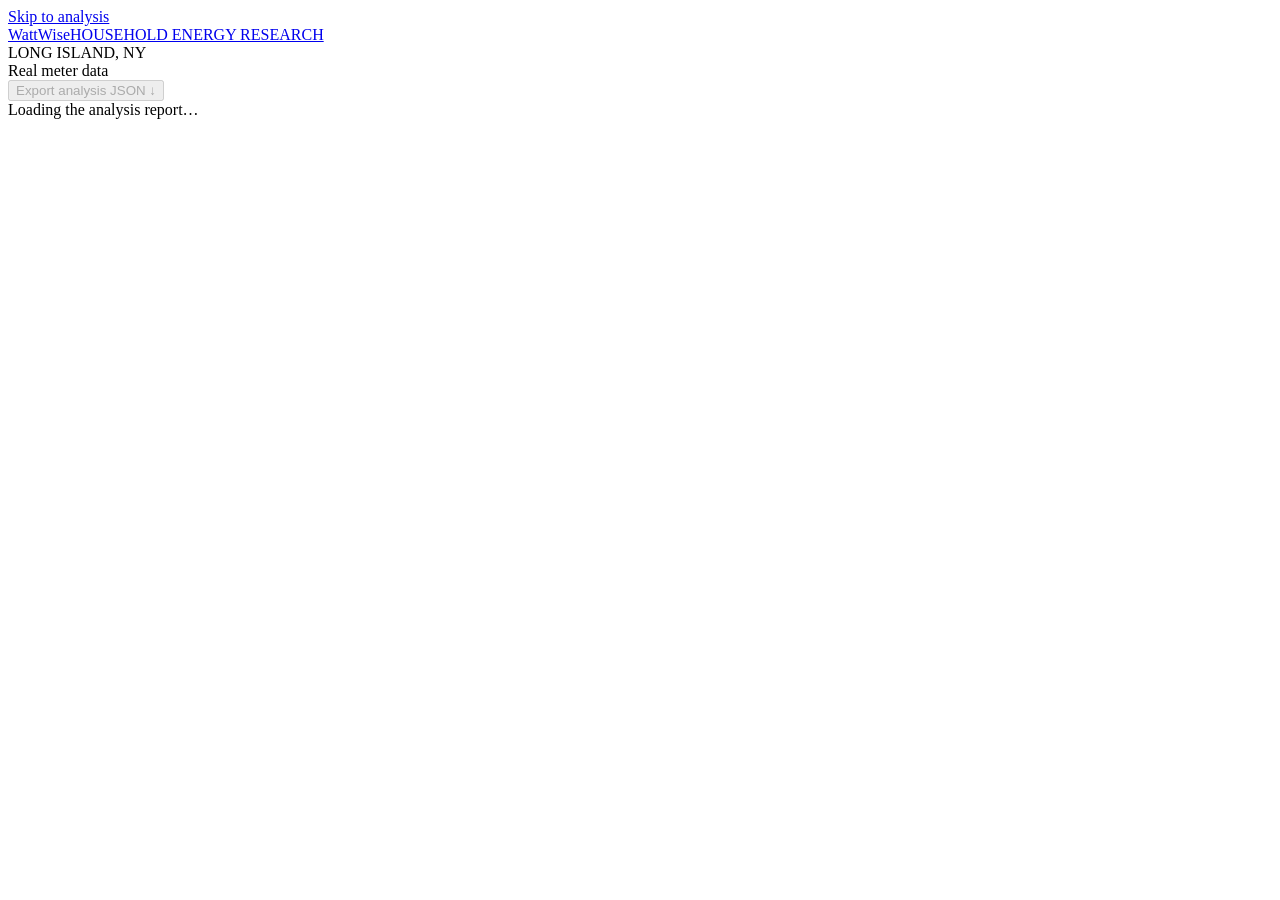
==== commit 6ca775d8: "Add dashboard report loading and error states" ====
--- a/dashboard_ui/index.html
+++ b/dashboard_ui/index.html
@@ -2,8 +2,9 @@
 <html lang="en"><head><meta charset="utf-8"><meta name="viewport" content="width=device-width,initial-scale=1"><meta name="description" content="WattWise household electricity research and savings decisions from real smart-meter readings."><title>WattWise | Energy decisions with evidence</title><style>__FONTS__
 __CSS__</style><script>__PLOTLY__</script></head>
 <body><a class="skip" href="#main">Skip to analysis</a>
-<header><a class="wordmark" href="#overview">WattWise<span>HOUSEHOLD ENERGY RESEARCH</span></a><div class="header-meta">LONG ISLAND, NY<br><span>Real meter data</span></div><button id="exportReport" class="quiet">Export analysis JSON ↓</button></header>
-<div class="shell"><aside><div class="nav-label">YOUR ELECTRICITY</div><nav aria-label="Analysis sections">
+<header><a class="wordmark" href="#overview">WattWise<span>HOUSEHOLD ENERGY RESEARCH</span></a><div class="header-meta">LONG ISLAND, NY<br><span>Real meter data</span></div><button id="exportReport" disabled class="quiet">Export analysis JSON ↓</button></header>
+<main id="reportStatus" class="notice" role="status">Loading the analysis report…</main>
+<div class="shell" style="display:none"><aside><div class="nav-label">YOUR ELECTRICITY</div><nav aria-label="Analysis sections">
 <a href="#overview" aria-current="page"><span>01</span> Overview</a><a href="#bills"><span>02</span> Bill laboratory</a><a href="#savings"><span>03</span> Savings laboratory</a><a href="#cooling"><span>04</span> Cooling and patterns</a><a href="#forecast"><span>05</span> Forecast and validation</a><a href="#evidence"><span>06</span> Evidence and experiments</a></nav>
 <div class="dataset-note"><span class="status-dot"></span> ORIGINAL INTERVAL EXPORT<div id="datasetDates"></div><p>Local analysis. No live meter connection or automatic appliance control.</p></div><a class="source-link" href="https://github.com/FaiyazEnayet/wattwise">Source and reproducibility ↗</a></aside>
 <main id="main"><section id="overview" class="view active" aria-labelledby="overviewTitle">
@@ -37,4 +38,4 @@
 <article class="experiment"><h2>Intervention notebook</h2><p>Records stay in this browser. Export them before changing devices. This notebook does not operate your appliances or sync to a server.</p><form id="experimentForm" class="compact-form"><label>What changed<input id="experimentName" required maxlength="160" placeholder="For example, delayed laundry after 7 PM"></label><label>Actual intervention date<input id="experimentDate" type="date" required></label><label>Upfront cost · $<input id="experimentCost" type="number" min="0" value="0"></label><label>Notes<textarea id="experimentNotes" maxlength="1500" placeholder="Weather, visitors, travel, AC settings or other changes"></textarea></label><button type="submit">Save and compare complete days</button></form><div id="experimentResult" aria-live="polite"></div><div id="experimentLog"></div><button id="exportExperiments" class="quiet">Export notebook JSON ↓</button><label class="file-label">Import notebook JSON<input id="importExperiments" type="file" accept="application/json,.json"></label></article>
 <h2 class="section-title">What the source audit found</h2><div id="qualityReadout"></div><div id="qualityTable" class="table-wrap"></div><details><summary>Methods and limits</summary><div id="methods"></div></details><div class="source-grid"><a href="https://www.psegliny.com/TimeOfDay">PSEG rate windows ↗</a><a href="https://www.psegliny.com/aboutpseglongisland/ratesandtariffs/rateinformation">Current utility rates ↗</a><a href="https://open-meteo.com/en/docs/historical-weather-api">Weather source ↗</a><a href="https://github.com/FaiyazEnayet/wattwise/blob/main/docs/methodology.md">Reproduce this analysis ↗</a></div>
 </section><footer>Faiyaz Enayet <span>WattWise · Measured electricity. Explicit assumptions. Testable decisions.</span></footer></main></div>
-<script id="analysisData" type="application/json">__DATA__</script><script>__JS__</script></body></html>
+<script>__JS__</script></body></html>
